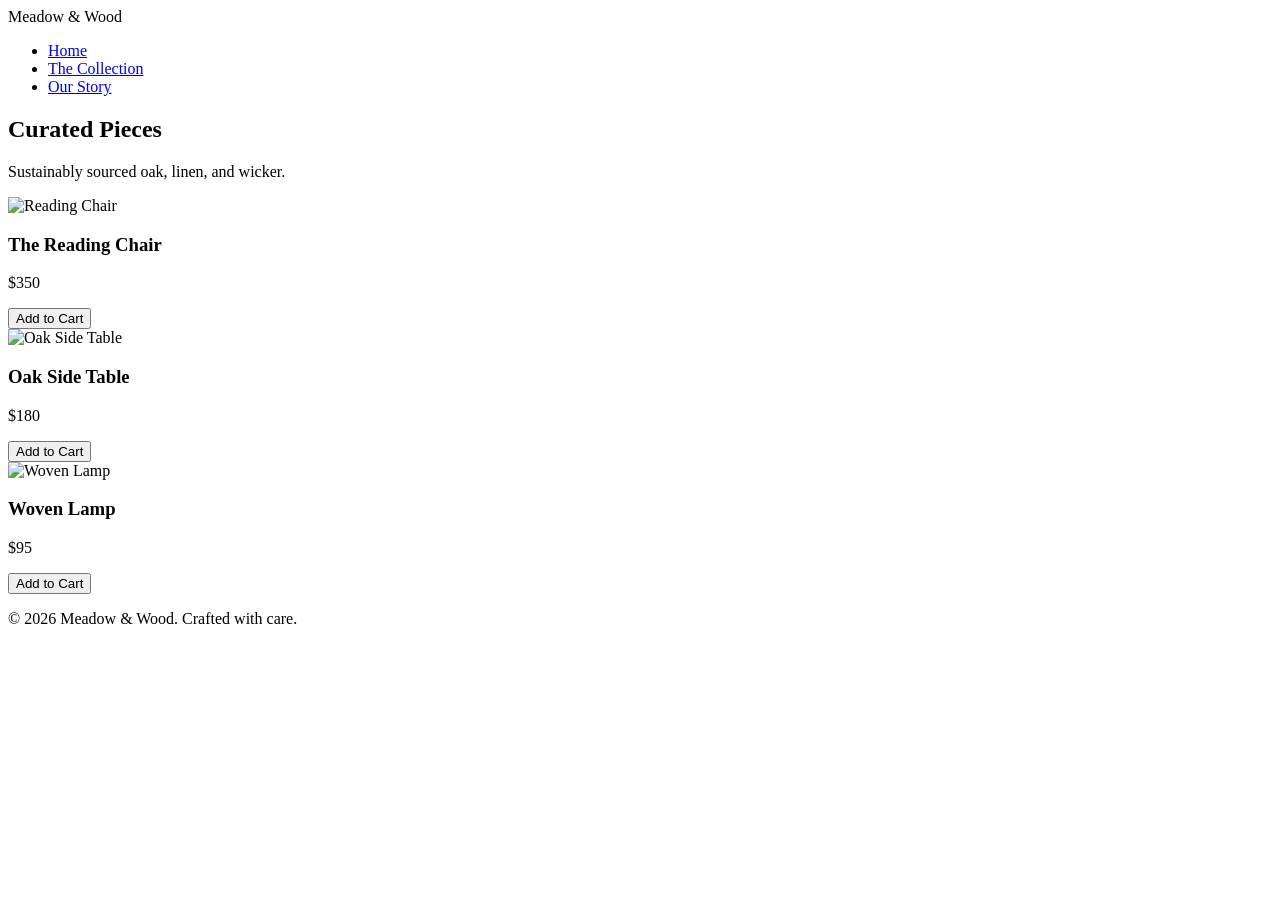
==== collection.html @ 21595d75 "Create collection.html" ====
<!DOCTYPE html>
<html lang="en">
<head>
    <meta charset="UTF-8">
    <meta name="viewport" content="width=device-width, initial-scale=1.0">
    <title>The Collection | Meadow & Wood</title>
    <link rel="stylesheet" href="style.css">
    <link href="https://fonts.googleapis.com/css2?family=Cormorant+Garamond:wght@300;600&family=Lato:wght@300;400&display=swap" rel="stylesheet">
</head>
<body>
    <!-- Navigation -->
    <nav>
        <div class="logo">Meadow & Wood</div>
        <ul>
            <li><a href="index.html">Home</a></li>
            <li><a href="collection.html" class="active">The Collection</a></li>
            <li><a href="story.html">Our Story</a></li>
        </ul>
    </nav>

    <!-- Page Header -->
    <div class="container">
        <div class="header">
            <h2>Curated Pieces</h2>
            <p>Sustainably sourced oak, linen, and wicker.</p>
        </div>

        <!-- Product Grid -->
        <div class="grid">
            <div class="card">
                <img src="Chair.jpg" alt="Reading Chair">
                <h3>The Reading Chair</h3>
                <p>$350</p>
                <button>Add to Cart</button>
            </div>

            <div class="card">
                <img src="Table.webp" alt="Oak Side Table">
                <h3>Oak Side Table</h3>
                <p>$180</p>
                <button>Add to Cart</button>
            </div>

            <div class="card">
                <img src="Lamp.webp" alt="Woven Lamp">
                <h3>Woven Lamp</h3>
                <p>$95</p>
                <button>Add to Cart</button>
            </div>
        </div>
    </div>

    <!-- Footer -->
    <footer>
        <p>&copy; 2026 Meadow & Wood. Crafted with care.</p>
    </footer>

    <script src="script.js"></script>
    
</body>
</html>
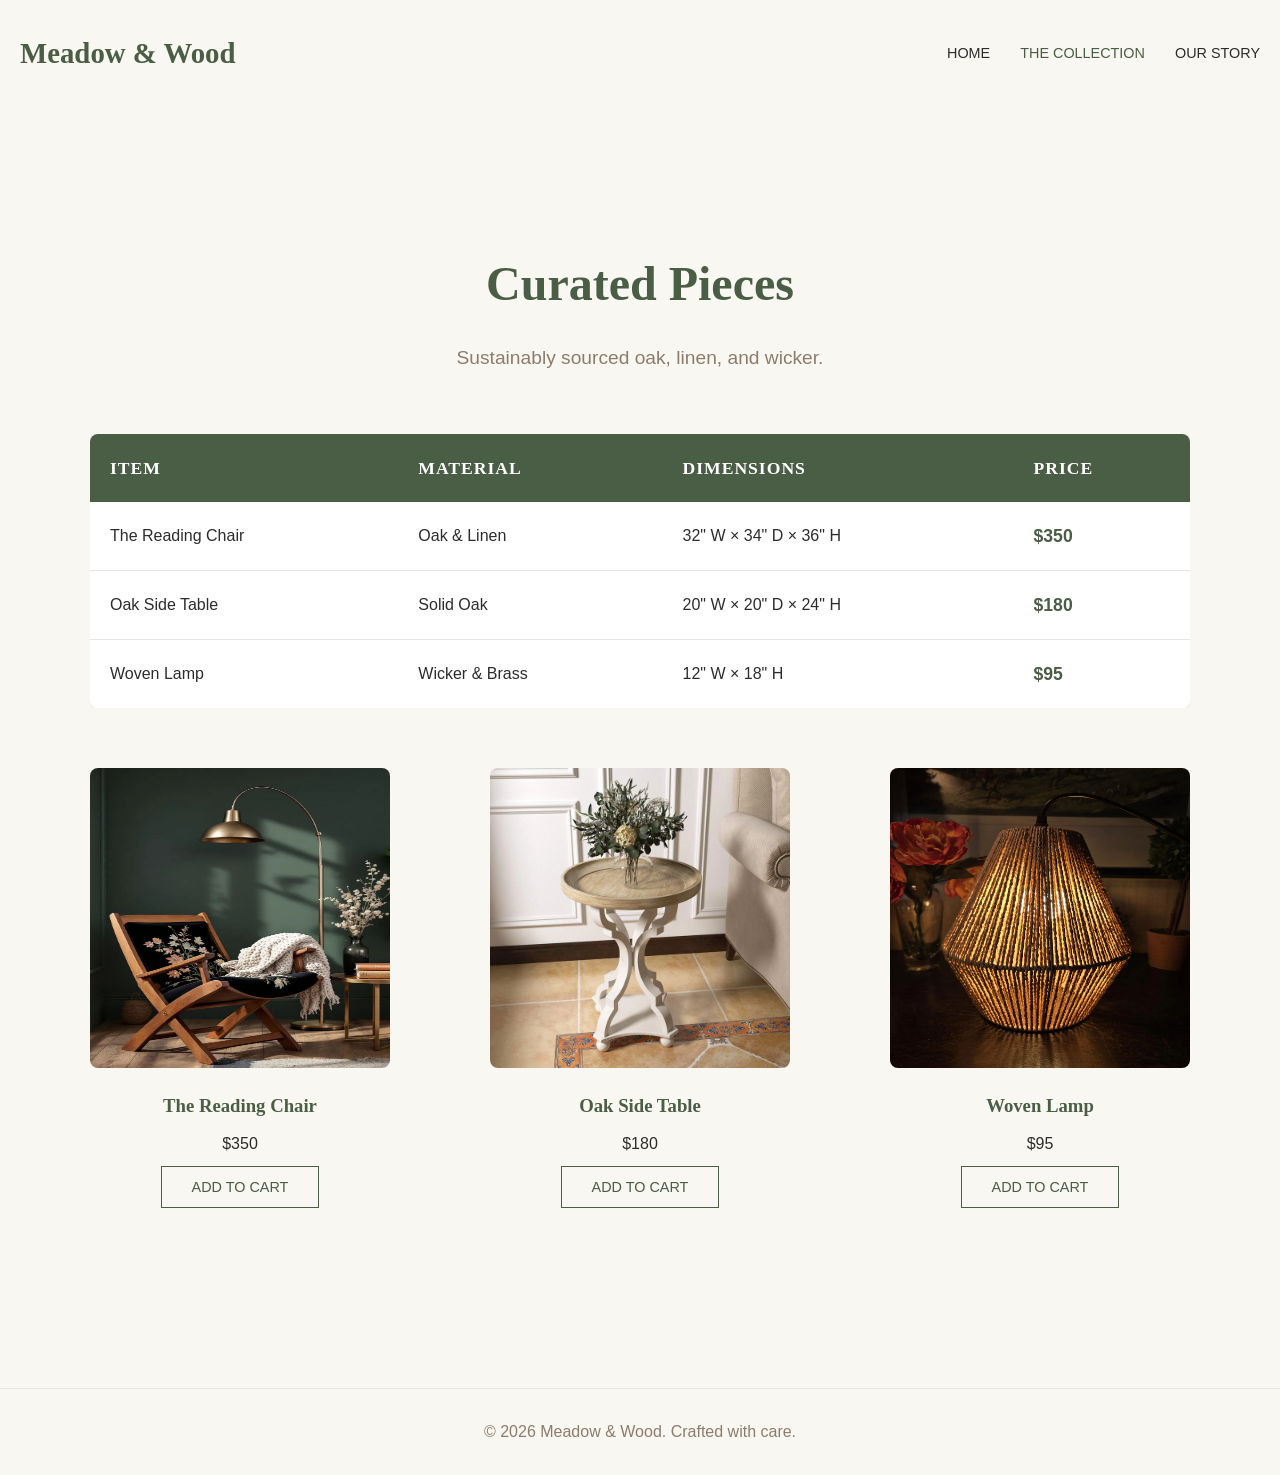
==== commit 9204e7db: "added price table" ====
--- a/collection.html
+++ b/collection.html
@@ -23,6 +23,40 @@
         <div class="header">
             <h2>Curated Pieces</h2>
             <p>Sustainably sourced oak, linen, and wicker.</p>
+        </div>
+
+<!-- Price Table -->
+        <div class="price-table-container">
+            <table class="price-table">
+                <thead>
+                    <tr>
+                        <th>Item</th>
+                        <th>Material</th>
+                        <th>Dimensions</th>
+                        <th>Price</th>
+                    </tr>
+                </thead>
+                <tbody>
+                    <tr>
+                        <td>The Reading Chair</td>
+                        <td>Oak & Linen</td>
+                        <td>32" W × 34" D × 36" H</td>
+                        <td>$350</td>
+                    </tr>
+                    <tr>
+                        <td>Oak Side Table</td>
+                        <td>Solid Oak</td>
+                        <td>20" W × 20" D × 24" H</td>
+                        <td>$180</td>
+                    </tr>
+                    <tr>
+                        <td>Woven Lamp</td>
+                        <td>Wicker & Brass</td>
+                        <td>12" W × 18" H</td>
+                        <td>$95</td>
+                    </tr>
+                </tbody>
+            </table>
         </div>
 
         <!-- Product Grid -->
--- a/style.css
+++ b/style.css
@@ -0,0 +1,313 @@
+/* Basic Reset */
+* {
+    margin: 0;
+    padding: 0;
+    box-sizing: border-box;
+}
+
+/* Body */
+body {
+    background: #F9F7F2;
+    color: #2C2C2C;
+    font-family: 'Lato', sans-serif;
+    font-weight: 300;
+    line-height: 1.6;
+    min-height: 100vh;
+    display: flex;
+    flex-direction: column;
+}
+
+/* Headings */
+h1, h2, h3 {
+    font-family: 'Cormorant Garamond', serif;
+    color: #4A5D45;
+}
+
+h1 {
+    font-size: 4rem;
+    margin-bottom: 20px;
+}
+
+h2 {
+    font-size: 3rem;
+    margin-bottom: 20px;
+}
+
+/* Links */
+a {
+    text-decoration: none;
+    color: inherit;
+}
+
+/* Lists */
+ul {
+    list-style: none;
+}
+
+/* Container */
+.container {
+    padding: 40px 20px;
+    max-width: 1500px;
+    margin: 100px auto;
+    flex: 1;
+}
+
+/* Navigation */
+nav {
+    display: flex;
+    justify-content: space-between;
+    align-items: center;
+    padding: 30px 20px;
+}
+
+nav .logo {
+    font-family: 'Cormorant Garamond', serif;
+    font-size: 1.8rem;
+    font-weight: 600;
+    color: #4A5D45;
+}
+
+nav ul {
+    display: flex;
+    gap: 30px;
+}
+
+nav a {
+    text-transform: uppercase;
+    font-size: 0.9rem;
+}
+
+nav a:hover,
+nav a.active {
+    color: #4A5D45;
+}
+
+/* Buttons and Links styled as buttons */
+button,
+.btn {
+    background: #4A5D45;
+    color: white;
+    border: none;
+    padding: 12px 30px;
+    cursor: pointer;
+    text-transform: uppercase;
+    font-size: 0.9rem; 
+}
+
+button:hover,
+.btn:hover {
+    background: #8C7C6D;
+}
+
+/* Hero Section */
+.hero {
+    display: flex;
+    align-items: center;
+    gap: 40px;
+    min-height: 500px;
+}
+
+.hero p {
+    font-size: 1.2rem;
+    color: #8C7C6D;
+    margin-bottom: 30px;
+}
+
+.hero img {
+    width: 100%;
+    max-width: 500px;
+    border-radius: 200px 200px 0 0;
+    margin-left: 250px;
+}
+
+/* Page Header */
+.header {
+    text-align: center;
+    margin-bottom: 40px;
+}
+
+.header p {
+    font-size: 1.2rem;
+    color: #8C7C6D;
+}
+
+/* Product Grid */
+.grid {
+    display: grid;
+    grid-template-columns: repeat(3, 1fr);
+    gap: 100px;
+}
+
+/* Product Card */
+.card {
+    text-align: center;
+    opacity: 0;
+    transition: opacity 0.5s ease-in-out;
+}
+
+.card img {
+    width: 100%;
+    height: 300px;
+    object-fit: fill;
+    border-radius: 8px;
+    margin-bottom: 15px;
+}
+
+.card h3 {
+    margin-bottom: 10px;
+}
+
+.card button {
+    background: transparent;
+    border: 1px solid #4A5D45;
+    color: #4A5D45;
+    margin-top: 10px;
+}
+
+.card button:hover {
+    background: #4A5D45;
+    color: white;
+}
+
+/* Story Section */
+.story {
+    display: flex;
+    gap: 200px;
+    align-items: center;
+}
+
+.story p {
+    font-size: 1.1rem;
+    color: #8C7C6D;
+    margin-bottom: 20px;
+}
+
+.story img {
+    width: 100%;
+    max-width: 500px;
+    border-radius: 5px;
+}
+
+/* Footer */
+footer {
+    text-align: center;
+    padding: 30px;
+    color: #8C7C6D;
+    border-top: 1px solid #E5E5E5;
+    margin-top: 40px;
+}
+
+/* Team Section */
+.team-section {
+    margin-top: 80px;
+    text-align: center;
+}
+
+.team-section h2 {
+    margin-bottom: 40px;
+}
+
+.team-grid {
+    display: grid;
+    grid-template-columns: repeat(3, 1fr);
+    gap: 40px;
+    max-width: 900px;
+    margin: 0 auto;
+}
+
+.team-member {
+    padding: 30px 20px;
+    background: white;
+    border-radius: 8px;
+    box-shadow: 0 2px 10px rgba(0, 0, 0, 0.05);
+}
+
+.team-member h3 {
+    font-size: 1.3rem;
+    margin-bottom: 10px;
+}
+
+.team-member p {
+    color: #8C7C6D;
+    font-size: 1rem;
+    text-transform: uppercase;
+    letter-spacing: 1px;
+}
+
+/* Price Table */
+.price-table-container {
+    margin: 60px 0;
+    overflow-x: auto;
+}
+
+.price-table {
+    width: 100%;
+    border-collapse: collapse;
+    background: white;
+    border-radius: 8px;
+    overflow: hidden;
+    box-shadow: 0 2px 10px rgba(0, 0, 0, 0.05);
+}
+
+.price-table thead {
+    background: #4A5D45;
+    color: white;
+}
+
+.price-table th,
+.price-table td {
+    padding: 20px;
+    text-align: left;
+}
+
+.price-table th {
+    font-family: 'Cormorant Garamond', serif;
+    font-size: 1.1rem;
+    font-weight: 600;
+    text-transform: uppercase;
+    letter-spacing: 1px;
+}
+
+.price-table tbody tr {
+    border-bottom: 1px solid #E5E5E5;
+}
+
+.price-table tbody tr:last-child {
+    border-bottom: none;
+}
+
+.price-table tbody tr:hover {
+    background: #F9F7F2;
+}
+
+.price-table td {
+    color: #2C2C2C;
+}
+
+.price-table td:last-child {
+    font-weight: 600;
+    color: #4A5D45;
+    font-size: 1.1rem;
+}
+
+
+/* Responsive for mobile */
+@media (max-width: 768px) {
+    .hero,
+    .story,
+    .grid {
+        flex-direction: column;
+    }
+    
+    .grid {
+        grid-template-columns: 1fr;
+    }
+    
+    h1 {
+        font-size: 2.5rem;
+    }
+    
+    h2 {
+        font-size: 2rem;
+    }
+}
